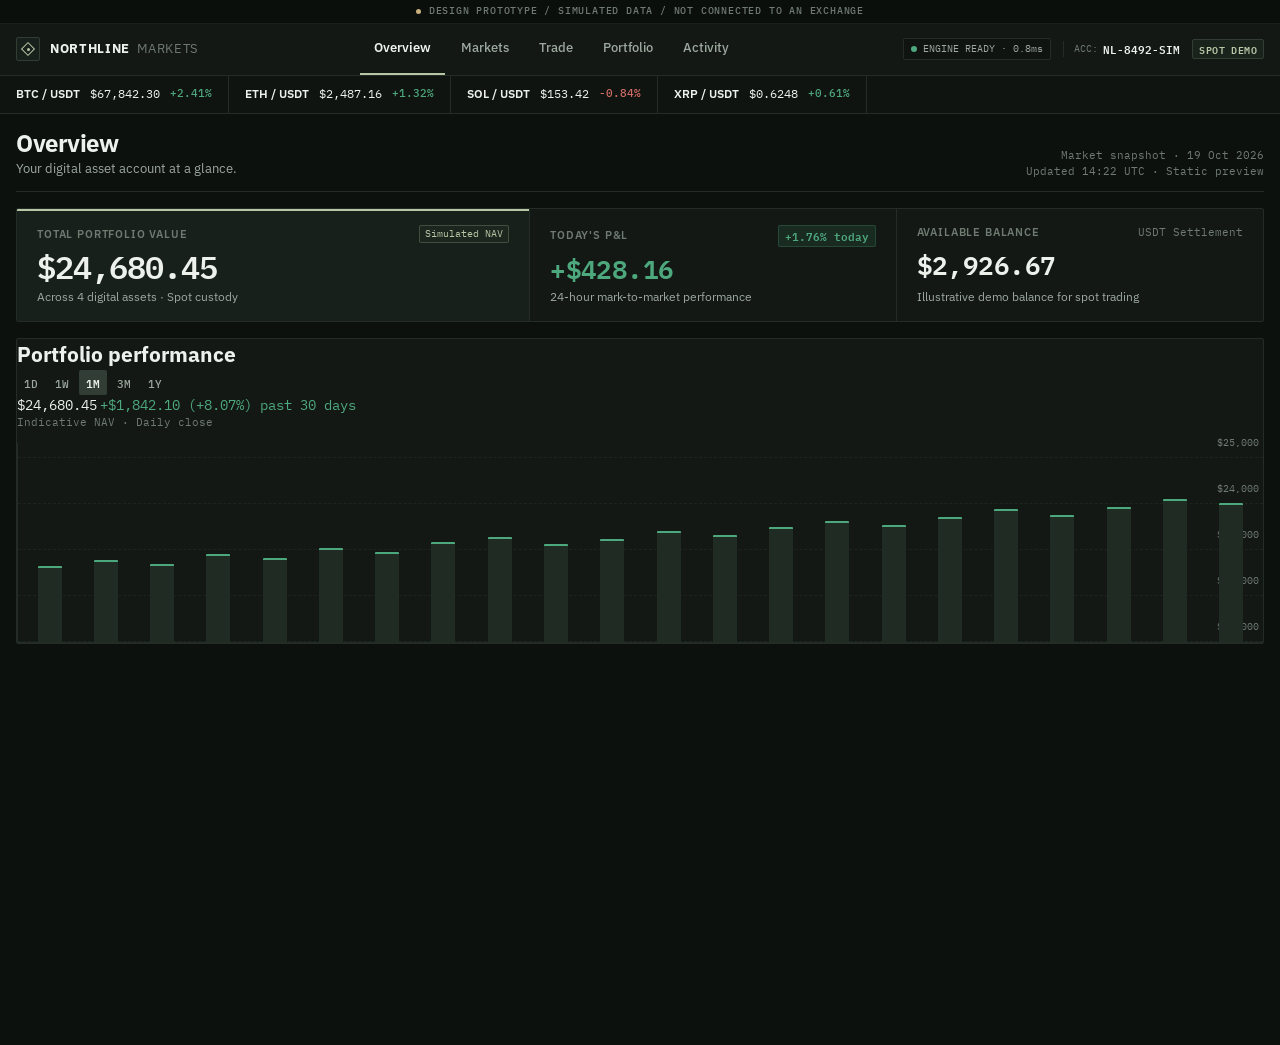
==== index.html @ f63476c4 "refactor(release): perform integration verification and terminal optimization (24/51)" ====
<!DOCTYPE html>
<html lang="en">
<head>
  <meta charset="UTF-8">
  <meta http-equiv="refresh" content="0; url=northline-prototype/index.html">
  <title>Northline Markets — Redirecting to Prototype</title>
  <style>
    body {
      background-color: #111512;
      color: #edf1eb;
      font-family: -apple-system, BlinkMacSystemFont, "Segoe UI", Roboto, sans-serif;
      display: flex;
      align-items: center;
      justify-content: center;
      height: 100vh;
      margin: 0;
      text-align: center;
    }
    a {
      color: #b7c6a5;
      text-decoration: underline;
    }
  </style>
</head>
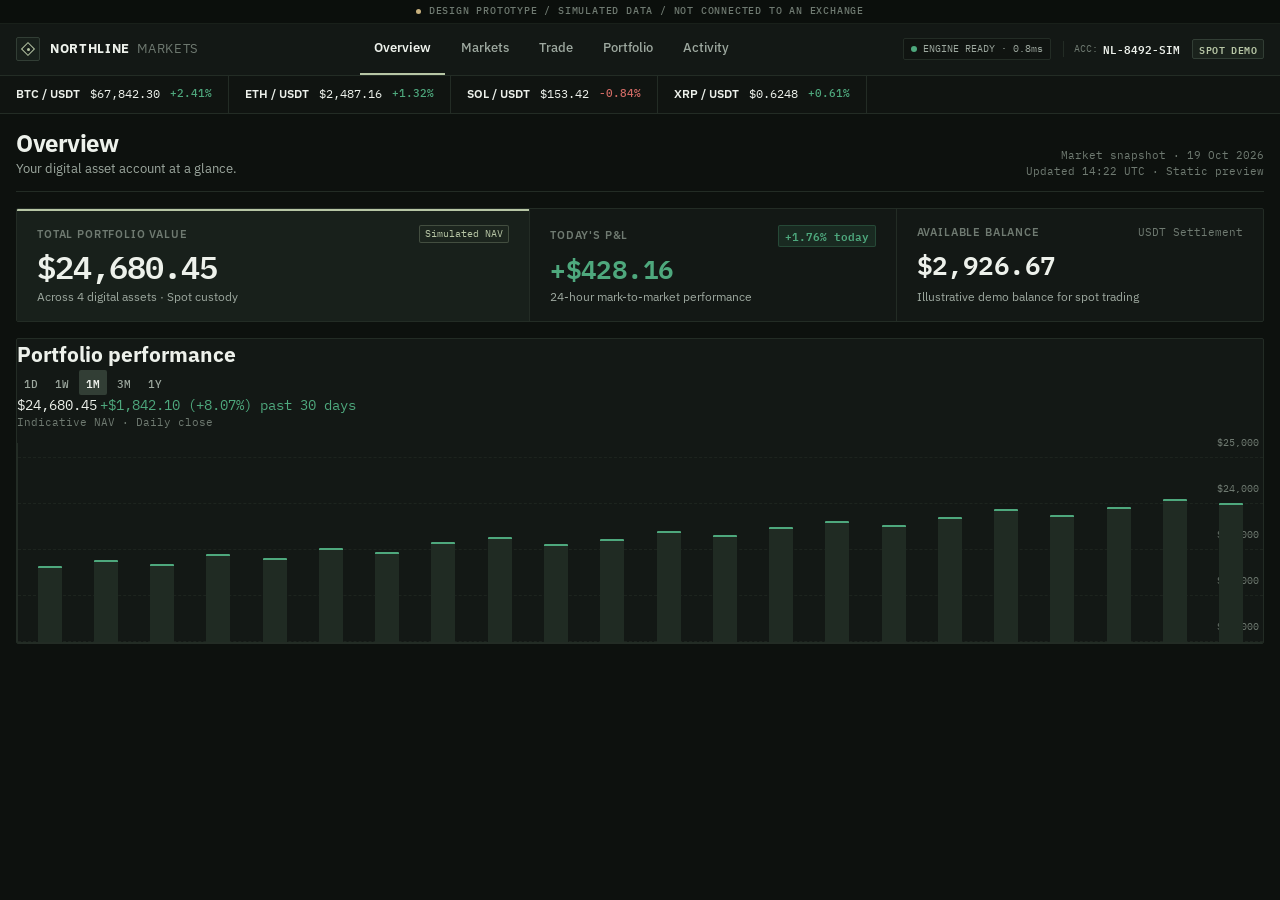
==== commit 19d6666c: "refactor(release): perform integration verification and terminal optimization (30/51)" ====
--- a/index.html
+++ b/index.html
@@ -22,3 +22,7 @@
     }
   </style>
 </head>
+<body>
+  <div>
+    <h2>Northline Markets Prototype</h2>
+    <p>Redirecting to <a href="northline-prototype/index.html">northline-prototype/index.html</a>...</p>
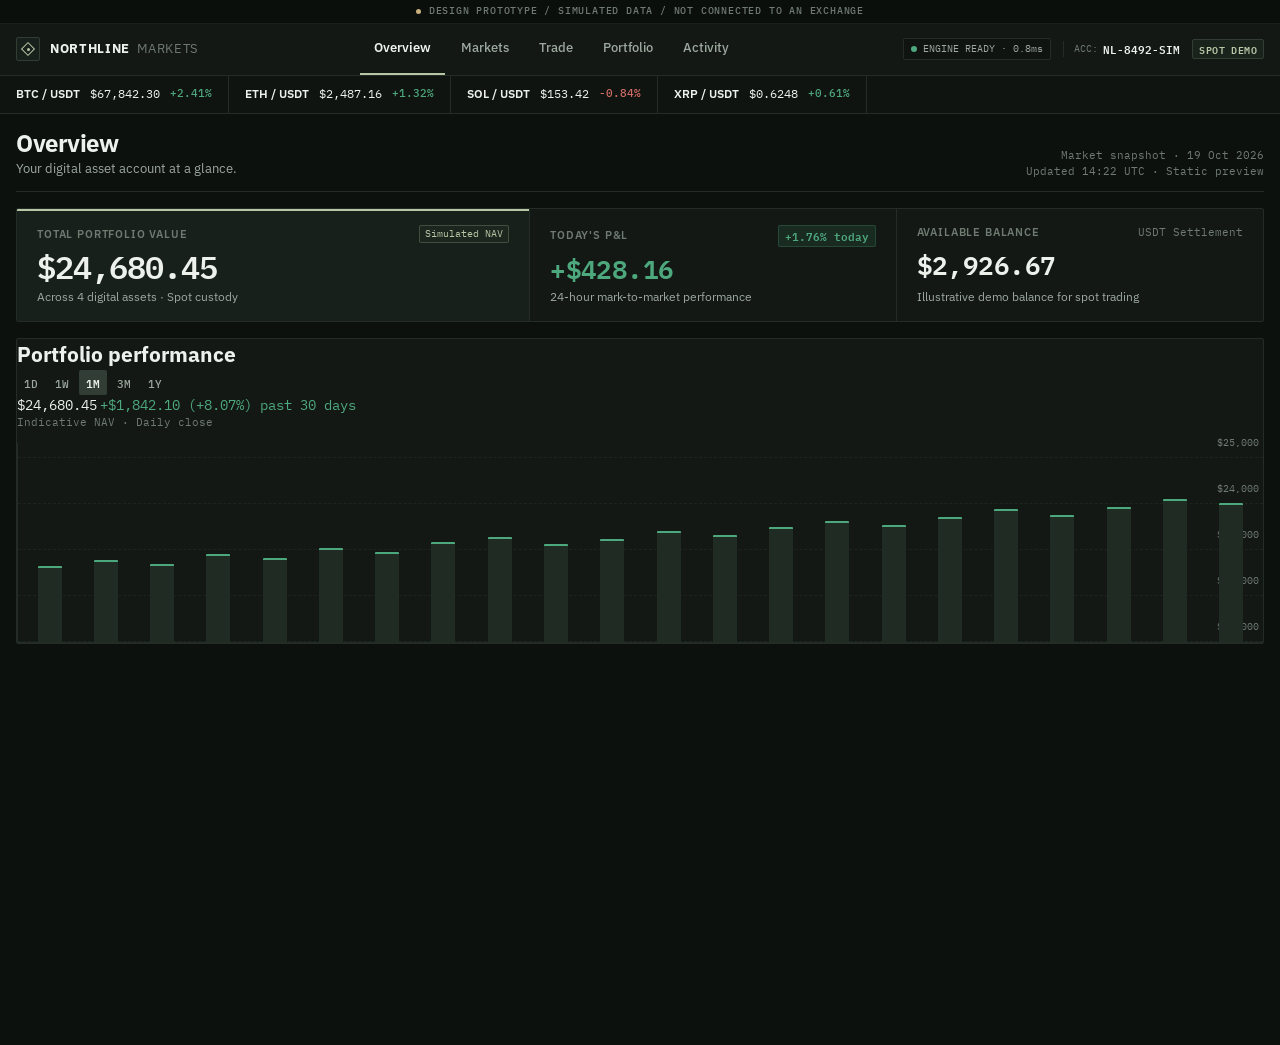
==== commit 9206b1a4: "refactor(release): perform integration verification and terminal optimization (32/51)" ====
--- a/index.html
+++ b/index.html
@@ -26,3 +26,4 @@
   <div>
     <h2>Northline Markets Prototype</h2>
     <p>Redirecting to <a href="northline-prototype/index.html">northline-prototype/index.html</a>...</p>
+  </div>
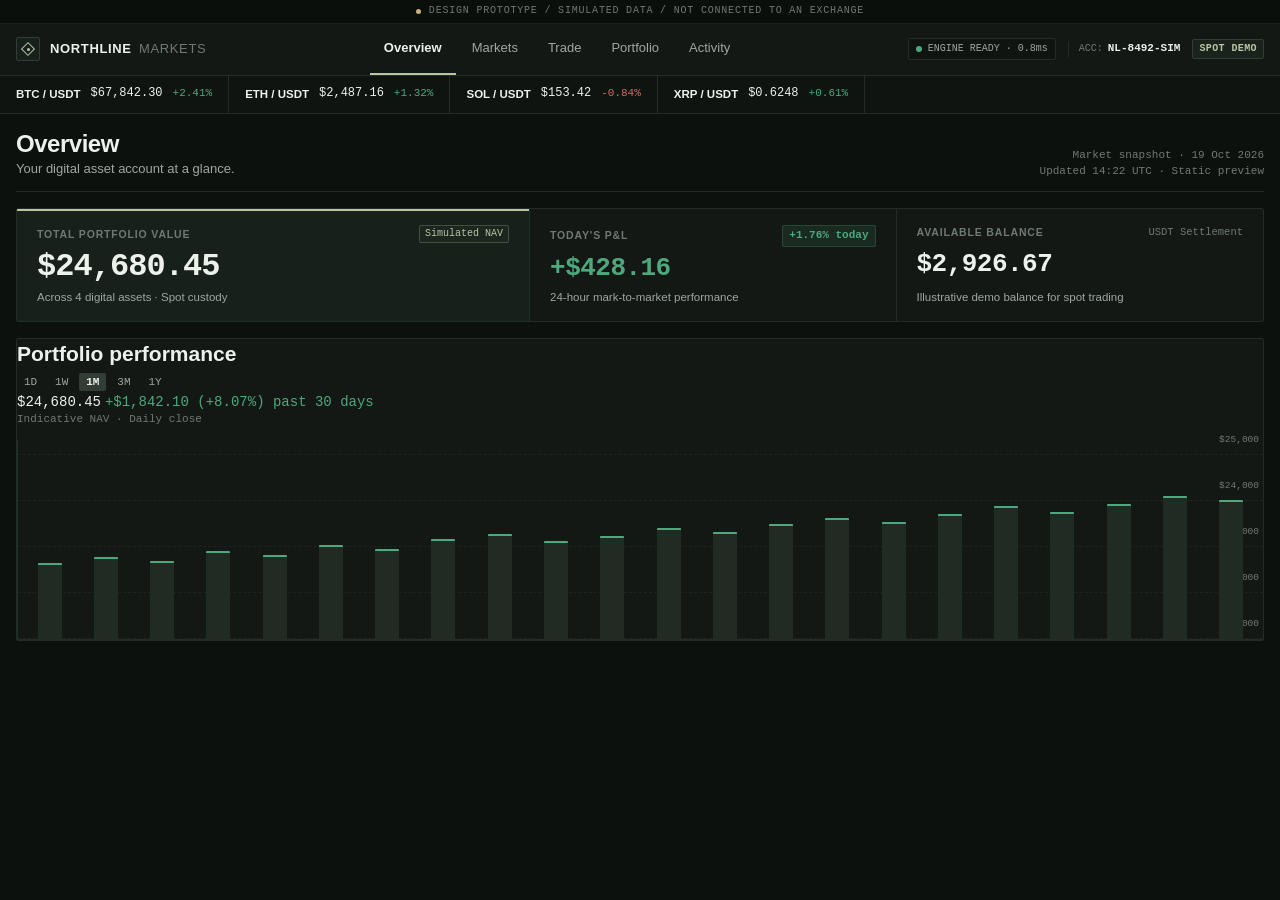
==== commit 88c4bf9c: "refactor(release): perform integration verification and terminal optimization (35/51)" ====
--- a/index.html
+++ b/index.html
@@ -27,3 +27,5 @@
     <h2>Northline Markets Prototype</h2>
     <p>Redirecting to <a href="northline-prototype/index.html">northline-prototype/index.html</a>...</p>
   </div>
+</body>
+</html>
